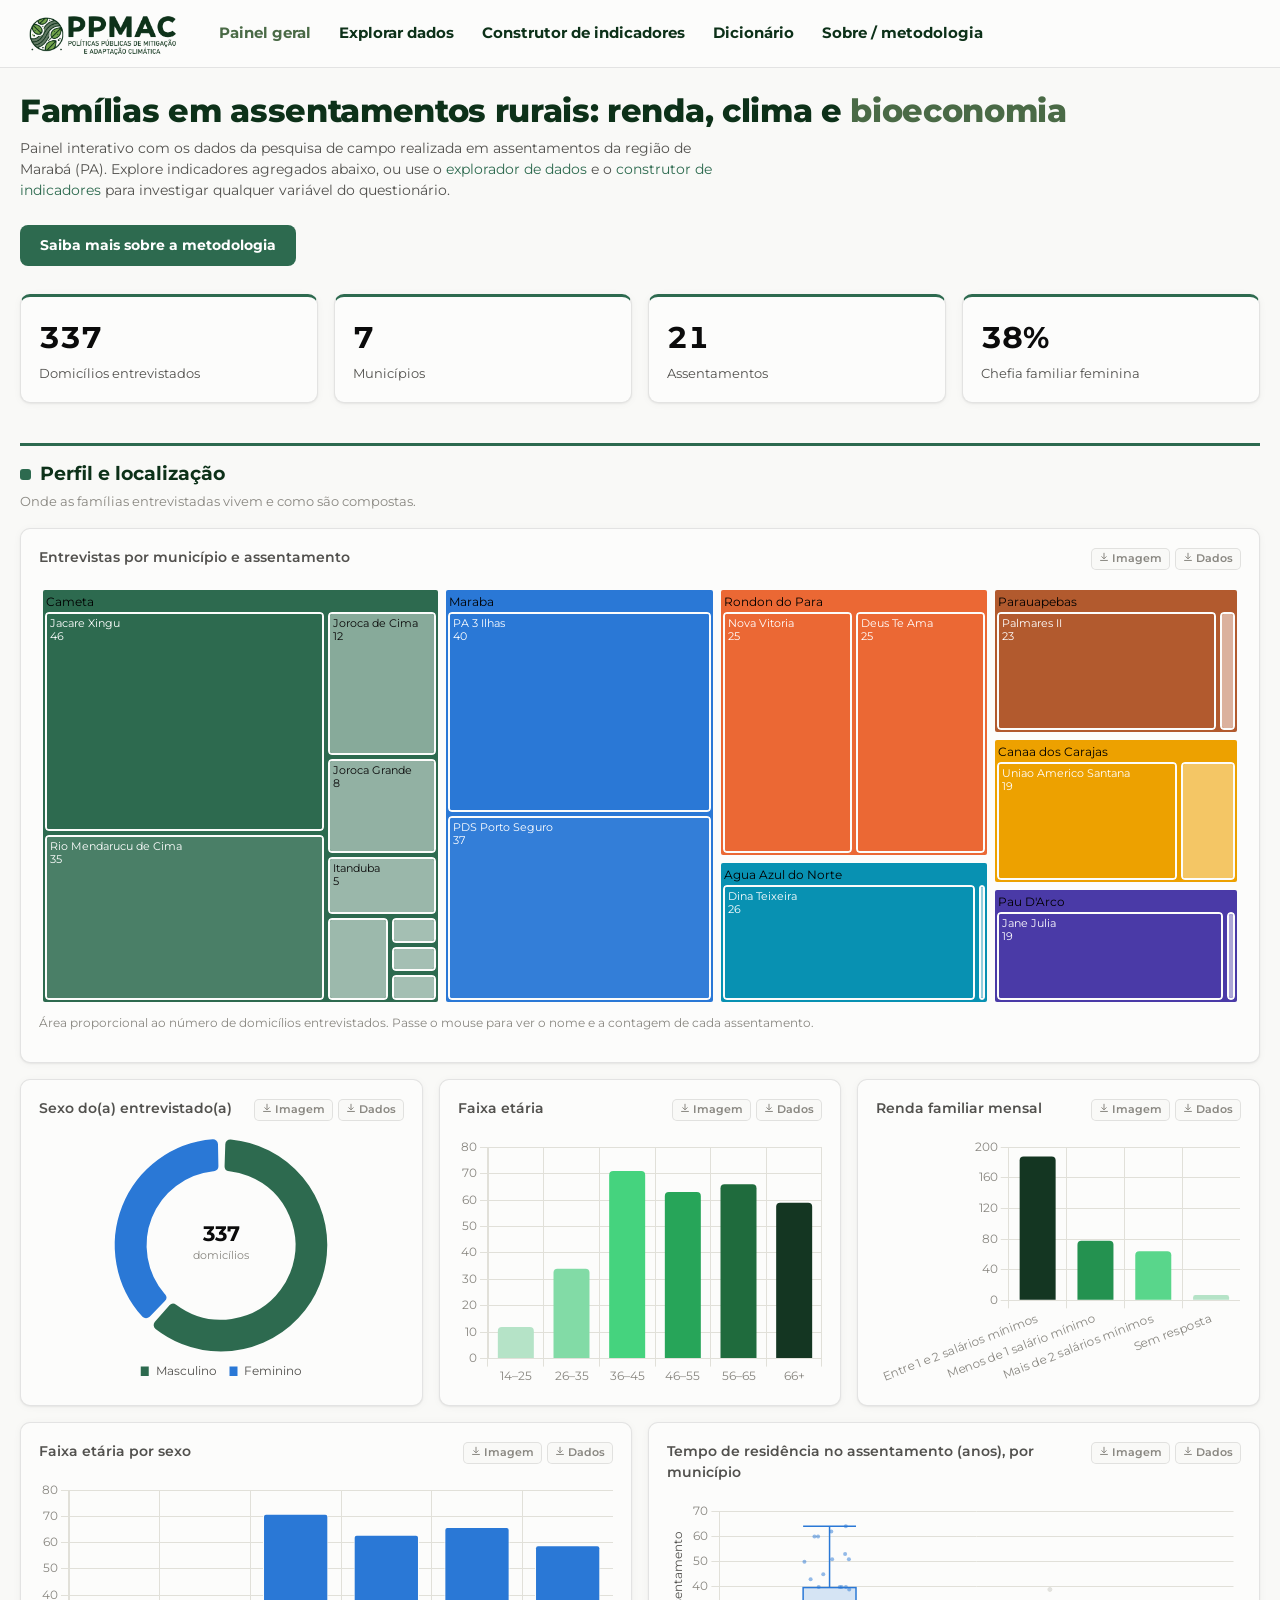
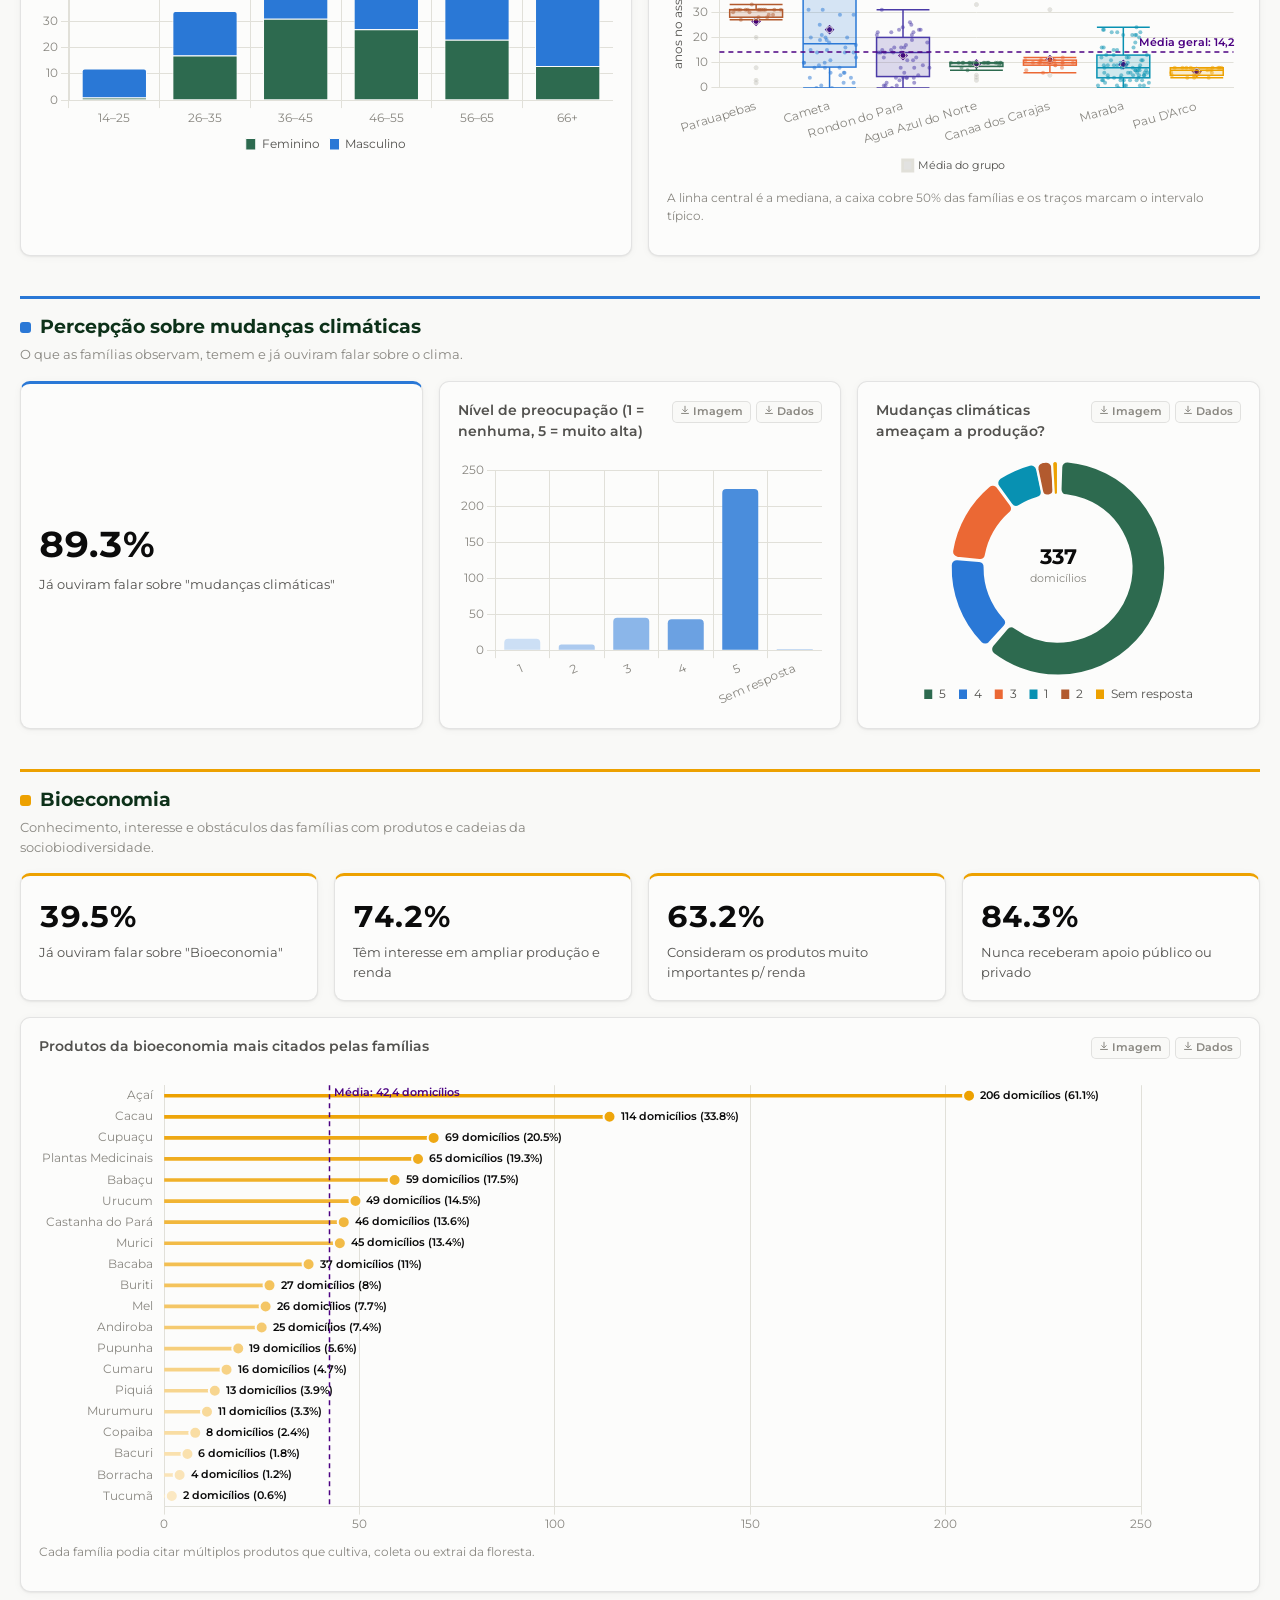
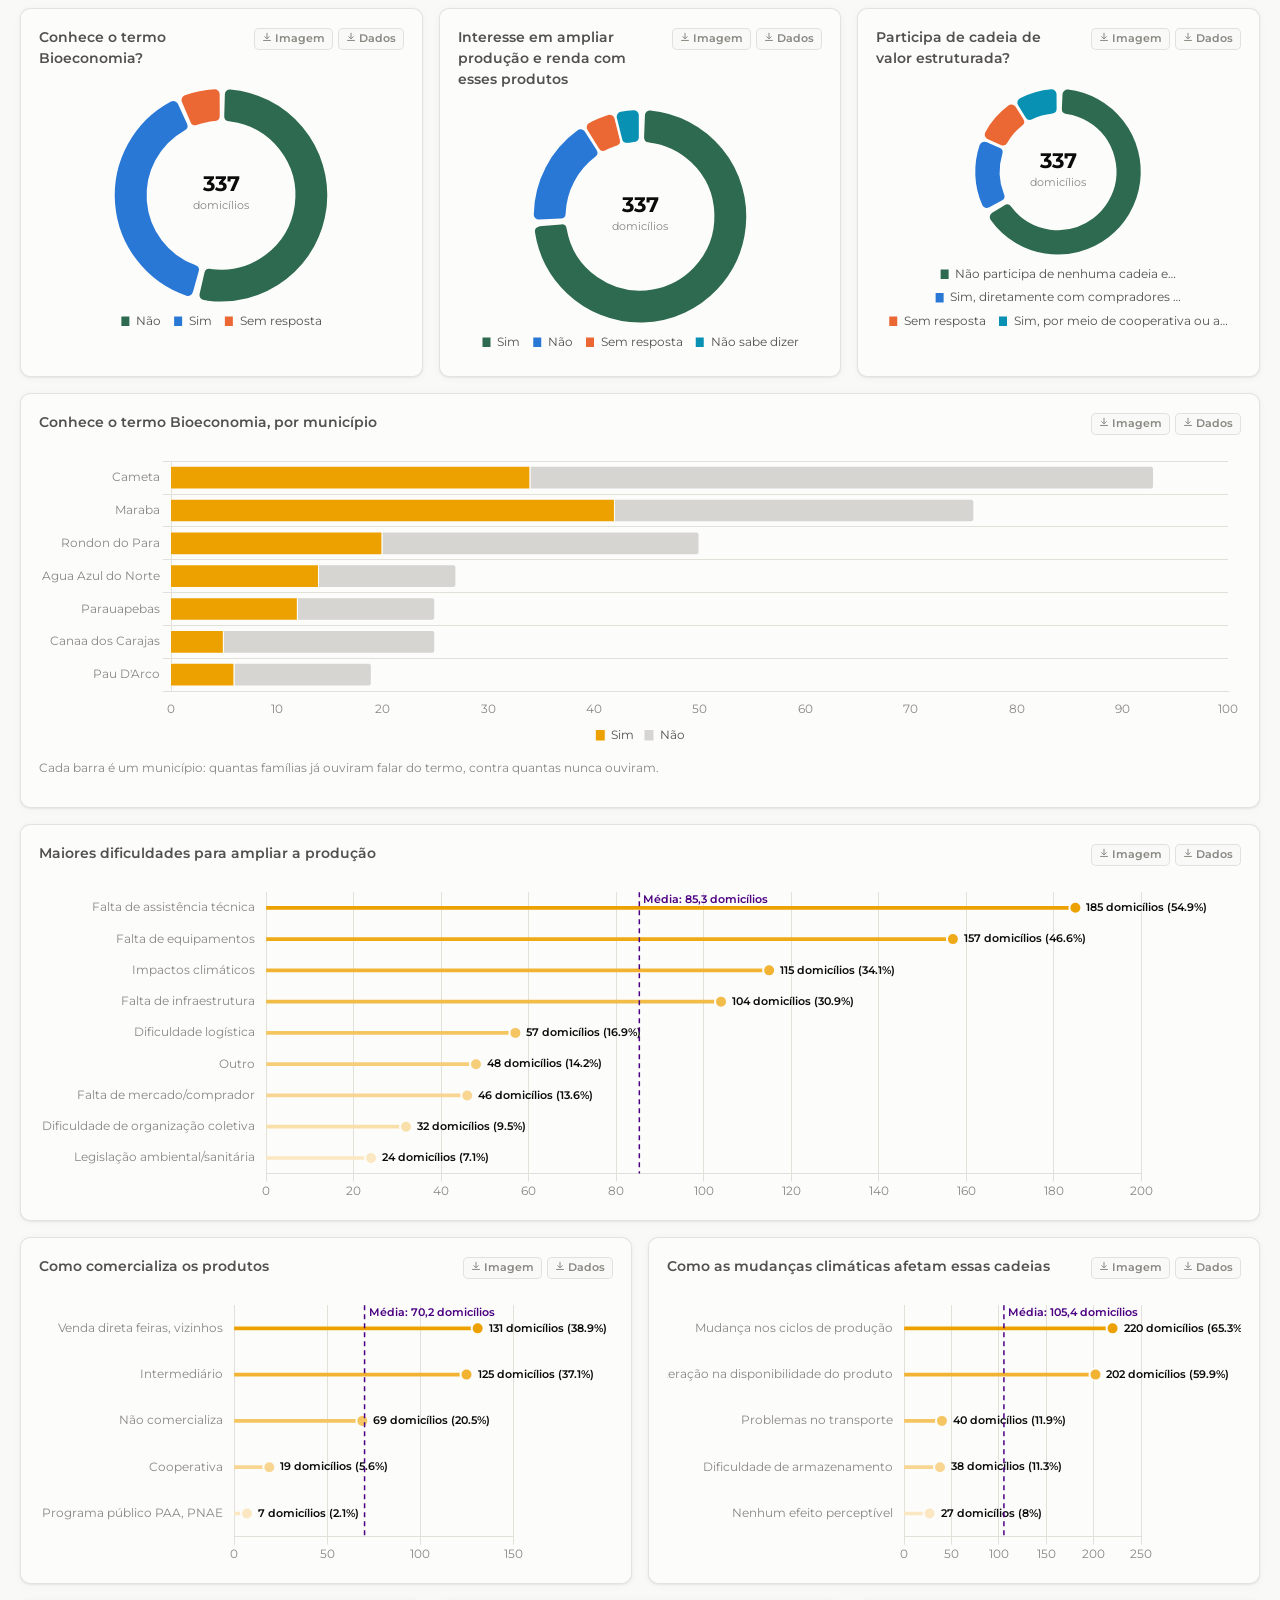
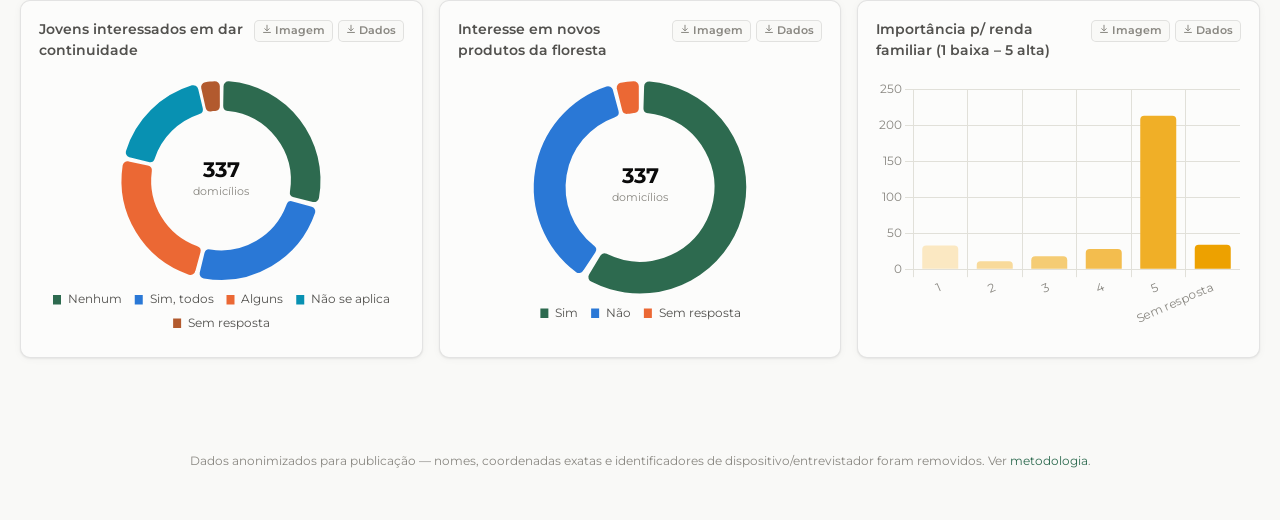
==== site/index.html @ f41b18b9 "Initial commit: painel PPMAC (site estático + pipeline de anonimização) Site de exploração de dados " ====
<!doctype html>
<html lang="pt-BR">
<head>
<meta charset="utf-8">
<meta name="viewport" content="width=device-width, initial-scale=1">
<title>Painel PPMAC — Pesquisa em Assentamentos</title>
<link rel="icon" type="image/png" href="img/favicon-32.png">
<link rel="preconnect" href="https://fonts.googleapis.com">
<link rel="preconnect" href="https://fonts.gstatic.com" crossorigin>
<link rel="stylesheet" href="https://fonts.googleapis.com/css2?family=Montserrat:wght@400;600;700;800&display=swap">
<link rel="stylesheet" href="css/style.css">
<script src="js/vendor/chart.umd.min.js"></script>
<script src="js/vendor/chartjs-chart-treemap.min.js"></script>
<script src="js/vendor/chartjs-chart-boxplot.umd.min.js"></script>
</head>
<body>

<div class="topbar">
  <a class="brand" href="index.html">
    <img class="logo-light" src="img/logo-color.png" alt="PPMAC — Políticas Públicas de Mitigação e Adaptação Climática">
    <img class="logo-dark" src="img/logo-white.png" alt="PPMAC — Políticas Públicas de Mitigação e Adaptação Climática">
  </a>
  <nav>
    <a href="index.html" class="active">Painel geral</a>
    <a href="explorar.html">Explorar dados</a>
    <a href="indicadores.html">Construtor de indicadores</a>
    <a href="dicionario.html">Dicionário</a>
    <a href="sobre.html">Sobre / metodologia</a>
  </nav>
</div>

<div class="wrap wide">
  <h1>Famílias em assentamentos rurais: renda, clima e <span class="accent">bioeconomia</span></h1>
  <p class="subtitle">Painel interativo com os dados da pesquisa de campo realizada em assentamentos da região de
  Marabá (PA). Explore indicadores agregados abaixo, ou use o <a href="explorar.html">explorador de dados</a> e o
  <a href="indicadores.html">construtor de indicadores</a> para investigar qualquer variável do questionário.</p>
  <a class="btn" href="sobre.html" style="margin-bottom:28px">Saiba mais sobre a metodologia</a>

  <div id="content" class="loading">Carregando dados…</div>
</div>

<footer>Dados anonimizados para publicação — nomes, coordenadas exatas e identificadores de dispositivo/entrevistador foram removidos. Ver <a href="sobre.html">metodologia</a>.</footer>

<script src="js/data.js"></script>
<script src="js/dashboard.js"></script>
</body>
</html>
---- site/css/style.css ----
/* ---------------------------------------------------------------------
   Design tokens (paleta validada - ver skill dataviz / references/palette.md)
--------------------------------------------------------------------- */
:root {
  color-scheme: light;
  --surface-1:      #fcfcfb;
  --page:           #f9f9f7;
  --text-primary:   #0b0b0b;
  --text-secondary: #52514e;
  --text-muted:     #898781;
  --gridline:       #e1e0d9;
  --baseline:       #c3c2b7;
  --border:         rgba(11,11,11,0.10);
  --success:        #006300;

  /* verde institucional da marca PPMAC (ppmac.com.br: --color-primary-dark) */
  --brand: #4a6a46;
  --brand-dark: #2d6a4f;
  --brand-deep: #0d3119;

  /* paleta tematica clima/bioeconomia - hues fixos, validados com o script
     dataviz/scripts/validate_palette.js (CVD Delta E, contraste, banda de luminosidade) */
  --series-1: #2d6a4f; /* verde da marca PPMAC (--brand-dark) */
  --series-2: #2a78d6; /* azul - agua / clima */
  --series-3: #eb6834; /* laranja - calor / seca */
  --series-4: #0891b2; /* ciano - gelo / friagem */
  --series-5: #b25a2e; /* terracota - solo / degradacao */
  --series-6: #eda100; /* dourado - energia / sol */
  --series-7: #4a3aa7; /* violeta - politica publica */
  --series-8: #e34948; /* vermelho - risco / critico */

  --seq-100: #ddeee4; --seq-150: #cbe9d7; --seq-200: #b5e3c7; --seq-250: #9ddeb7;
  --seq-300: #82dba6; --seq-350: #66d693; --seq-400: #45d37e; --seq-450: #2ac869;
  --seq-500: #27a559; --seq-550: #24874c; --seq-600: #1f6b3d; --seq-650: #1a4e2f;
  --seq-700: #143622;

  /* rampa ordinal/sequencial (verde) para barras ordenadas por posicao ou
     magnitude - da profundidade visual reforcando a ordem com a cor */
  --rank-1: #b5e3c7; --rank-2: #82dba6; --rank-3: #45d37e;
  --rank-4: #27a559; --rank-5: #1f6b3d; --rank-6: #143622;

  --good: #0ca30c; --warning: #fab219; --serious: #ec835a; --critical: #d03b3b;

  /* identidade de cor por agrupamento do painel geral - mesma paleta
     categorica acima, so' reaproveitada com nomes semanticos para marcar
     visualmente onde cada secao comeca (titulo, KPIs, rampas de magnitude) */
  --accent-perfil: var(--series-1); /* verde - marca PPMAC */
  --accent-clima:  var(--series-2); /* azul - agua/clima */
  --accent-bio:    var(--series-6); /* dourado - energia/sol/floresta */

  /* indigo de referencia/anotacao (linha de media, marcador) - hex fornecido
     pelo usuario, validado isoladamente (contraste >=3:1) com o script
     dataviz/scripts/validate_palette.js. Usado sozinho, nunca ao lado de
     outra cor categorica, entao a checagem de separacao CVD nao se aplica. */
  --accent-ref: #4b0082;

  /* cor dos titulos - verde bem escuro da marca no claro, texto normal no
     escuro (um verde quase preto ficaria ilegivel sobre fundo escuro) */
  --heading-color: var(--brand-deep);

  --radius: 10px;
  --radius-sm: 6px;
  --shadow: 0 1px 2px rgba(11,11,11,0.06), 0 1px 8px rgba(11,11,11,0.04);
  --font: 'Montserrat', system-ui, -apple-system, "Segoe UI", sans-serif;
}

@media (prefers-color-scheme: dark) {
  :root:where(:not([data-theme="light"])) {
    color-scheme: dark;
    --surface-1:      #1a1a19;
    --page:           #0d0d0d;
    --text-primary:   #ffffff;
    --text-secondary: #c3c2b7;
    --text-muted:     #898781;
    --gridline:       #2c2c2a;
    --baseline:       #383835;
    --border:         rgba(255,255,255,0.10);
    --success:        #0ca30c;

    --series-1: #189053; --series-2: #3987e5; --series-3: #d95926;
    --series-4: #0f97b0; --series-5: #a8462a; --series-6: #c98500;
    --series-7: #9085e9; --series-8: #e66767;

    --rank-1: #274f38; --rank-2: #2f6b48; --rank-3: #3a8f5c;
    --rank-4: #45b06f; --rank-5: #5ecb87; --rank-6: #8ee0ab;

    --accent-ref: #9085e9; /* mesma familia indigo, ja validada como --series-7 escuro */
    --heading-color: var(--text-primary);
  }
}
:root[data-theme="dark"] {
  color-scheme: dark;
  --surface-1:      #1a1a19;
  --page:           #0d0d0d;
  --text-primary:   #ffffff;
  --text-secondary: #c3c2b7;
  --text-muted:     #898781;
  --gridline:       #2c2c2a;
  --baseline:       #383835;
  --border:         rgba(255,255,255,0.10);
  --success:        #0ca30c;

  --series-1: #189053; --series-2: #3987e5; --series-3: #d95926;
  --series-4: #0f97b0; --series-5: #a8462a; --series-6: #c98500;
  --series-7: #9085e9; --series-8: #e66767;

  --rank-1: #274f38; --rank-2: #2f6b48; --rank-3: #3a8f5c;
  --rank-4: #45b06f; --rank-5: #5ecb87; --rank-6: #8ee0ab;

  --accent-ref: #9085e9;
  --heading-color: var(--text-primary);
}

* { box-sizing: border-box; }
html, body { margin: 0; padding: 0; }
body {
  background: var(--page);
  color: var(--text-primary);
  font-family: var(--font);
  font-size: 15px;
  line-height: 1.5;
}
a { color: var(--series-1); text-decoration: none; }
a:hover { text-decoration: underline; }

/* ---------------------------------------------------------------------
   Layout
--------------------------------------------------------------------- */
.topbar {
  position: sticky; top: 0; z-index: 20;
  background: var(--surface-1);
  border-bottom: 1px solid var(--border);
  display: flex; align-items: center; gap: 28px;
  padding: 0 24px; height: 68px;
}
.topbar .brand { display: flex; align-items: center; white-space: nowrap; }
.topbar .brand:hover { text-decoration: none; opacity: 0.85; }
.topbar .brand img { height: 42px; width: auto; display: block; }
.topbar .brand .logo-dark { display: none; }
@media (prefers-color-scheme: dark) {
  :root:where(:not([data-theme="light"])) .topbar .brand .logo-light { display: none; }
  :root:where(:not([data-theme="light"])) .topbar .brand .logo-dark { display: block; }
}
:root[data-theme="dark"] .topbar .brand .logo-light { display: none; }
:root[data-theme="dark"] .topbar .brand .logo-dark { display: block; }
.topbar nav { display: flex; gap: 4px; flex: 1; overflow-x: auto; }
.topbar nav a {
  color: var(--brand-deep); padding: 8px 12px; border-radius: var(--radius-sm);
  font-size: 14.5px; font-weight: 700; white-space: nowrap;
}
.topbar nav a:hover { color: var(--brand); text-decoration: none; }
.topbar nav a.active { color: var(--brand); }

@media (prefers-color-scheme: dark) {
  :root:where(:not([data-theme="light"])) .topbar nav a { color: var(--text-primary); }
  :root:where(:not([data-theme="light"])) .topbar nav a.active,
  :root:where(:not([data-theme="light"])) .topbar nav a:hover { color: var(--series-1); }
}
:root[data-theme="dark"] .topbar nav a { color: var(--text-primary); }
:root[data-theme="dark"] .topbar nav a.active,
:root[data-theme="dark"] .topbar nav a:hover { color: var(--series-1); }

.wrap { max-width: 1280px; margin: 0 auto; padding: 24px 20px 64px; }
.wrap.wide { max-width: 1440px; }

h1 { font-size: 32px; font-weight: 800; line-height: 1.2; margin: 0 0 8px; color: var(--heading-color); letter-spacing: -0.01em; }
h2 { font-size: 19px; font-weight: 700; margin: 0 0 4px; color: var(--heading-color); }
h3 { font-size: 14px; margin: 0 0 10px; color: var(--text-secondary); font-weight: 600; }
h1 .accent { color: var(--brand); }
.subtitle { color: var(--text-secondary); margin: 0 0 24px; font-size: 14px; max-width: 720px; }
.section-subtitle { color: var(--text-muted); margin: 0 0 16px; font-size: 13px; max-width: 640px; }

.card {
  background: var(--surface-1);
  border: 1px solid var(--border);
  border-radius: var(--radius);
  box-shadow: var(--shadow);
  padding: 18px;
}
.grid { display: grid; gap: 16px; }
.grid.cols-2 { grid-template-columns: repeat(2, 1fr); }
.grid.cols-3 { grid-template-columns: repeat(3, 1fr); }
.grid.cols-4 { grid-template-columns: repeat(4, 1fr); }
@media (max-width: 900px) {
  .grid.cols-2, .grid.cols-3, .grid.cols-4 { grid-template-columns: 1fr 1fr; }
}
@media (max-width: 600px) {
  .grid.cols-2, .grid.cols-3, .grid.cols-4 { grid-template-columns: 1fr; }
}

/* KPI tiles */
.kpi { display: flex; flex-direction: column; gap: 4px; }
.kpi .value { font-size: 30px; font-weight: 700; font-variant-numeric: tabular-nums; }
.kpi .label { font-size: 13px; color: var(--text-secondary); }

/* chart container */
.chart-box { position: relative; height: 260px; }
.chart-box.tall { height: 340px; }
.chart-title-row { display: flex; align-items: baseline; justify-content: space-between; gap: 10px; margin-bottom: 8px; }
.chart-note { font-size: 12px; color: var(--text-muted); margin-top: 8px; }

.chart-toolbar { display: flex; gap: 5px; flex-shrink: 0; }
.chart-tool-btn {
  font-size: 10.5px; font-weight: 600; font-family: var(--font);
  color: var(--text-muted); background: var(--page);
  border: 1px solid var(--border); border-radius: 5px;
  padding: 3px 7px; cursor: pointer; line-height: 1.3;
  display: inline-flex; align-items: center; gap: 3px;
}
.chart-tool-btn:hover { color: var(--text-primary); border-color: var(--text-muted); }
.chart-tool-btn svg { width: 10px; height: 10px; flex-shrink: 0; }

/* seletor de tipo de grafico (construtor de indicadores) - so' mostra as
   opcoes validas pro tipo de dado escolhido */
.chart-type-row { display: flex; gap: 6px; flex-wrap: wrap; }
.chart-type-btn {
  font-size: 12.5px; font-weight: 600; font-family: var(--font);
  color: var(--text-secondary); background: var(--page);
  border: 1px solid var(--border); border-radius: 999px;
  padding: 6px 14px; cursor: pointer;
}
.chart-type-btn:hover { border-color: var(--brand); color: var(--text-primary); }
.chart-type-btn.active { background: var(--brand-dark); border-color: var(--brand-dark); color: #fff; }

/* ---------------------------------------------------------------------
   Forms / filters
--------------------------------------------------------------------- */
label { font-size: 12px; color: var(--text-secondary); display: block; margin-bottom: 4px; font-weight: 600; }
select, input[type="text"], input[type="search"] {
  width: 100%;
  background: var(--page);
  border: 1px solid var(--border);
  color: var(--text-primary);
  border-radius: var(--radius-sm);
  padding: 7px 9px;
  font-size: 13.5px;
  font-family: var(--font);
}
select:focus, input:focus { outline: 2px solid var(--series-1); outline-offset: 1px; }
.field { margin-bottom: 14px; }
.btn {
  display: inline-flex; align-items: center; gap: 6px;
  background: var(--brand-dark); color: #fff; border: none;
  border-radius: 8px; padding: 10px 20px;
  font-size: 14px; font-weight: 700; cursor: pointer; font-family: var(--font);
}
.btn:hover { filter: brightness(1.08); }
.btn.secondary { background: transparent; color: var(--text-primary); border: 1px solid var(--border); }
.btn.small { padding: 5px 10px; font-size: 12.5px; }
.pill {
  display: inline-flex; align-items: center; gap: 6px;
  background: var(--gridline); color: var(--text-primary);
  border-radius: 999px; padding: 3px 10px; font-size: 12px;
}
.pill button { border: none; background: none; color: var(--text-muted); cursor: pointer; font-size: 13px; line-height: 1; padding: 0; }

/* explorer layout */
.explorer-grid { display: grid; grid-template-columns: 260px 1fr; gap: 20px; align-items: start; }
@media (max-width: 900px) { .explorer-grid { grid-template-columns: 1fr; } }
.filters-panel { position: sticky; top: 88px; }
.filters-panel .field:last-child { margin-bottom: 0; }
.result-count { font-size: 13px; color: var(--text-secondary); margin: 0 0 12px; }

/* table */
.table-scroll { overflow-x: auto; border: 1px solid var(--border); border-radius: var(--radius); }
table { border-collapse: collapse; width: 100%; font-size: 13px; white-space: nowrap; }
thead th {
  position: sticky; top: 0; background: var(--surface-1);
  text-align: left; padding: 8px 12px; border-bottom: 1px solid var(--border);
  color: var(--text-secondary); font-weight: 600; cursor: pointer; user-select: none;
}
thead th:hover { color: var(--text-primary); }
tbody td { padding: 7px 12px; border-bottom: 1px solid var(--gridline); color: var(--text-primary); }
tbody tr { cursor: pointer; }
tbody tr:hover { background: var(--gridline); }
.sort-arrow { color: var(--text-muted); margin-left: 3px; font-size: 10px; }

.pagination { display: flex; align-items: center; gap: 10px; margin-top: 14px; font-size: 13px; color: var(--text-secondary); flex-wrap: wrap; }

/* dropdown menus (colunas / baixar) */
.dropdown-menu {
  position: absolute; z-index: 30; right: 0; margin-top: 6px;
  background: var(--surface-1); border: 1px solid var(--border); border-radius: var(--radius);
  box-shadow: var(--shadow); padding: 10px; display: none;
}
.dropdown-menu.open { display: block; }
.checkbox-list {
  max-height: 200px; overflow-y: auto; border: 1px solid var(--border);
  border-radius: var(--radius-sm); padding: 6px 8px; background: var(--page);
}
.checkbox-list label {
  display: flex; align-items: center; gap: 7px; font-weight: 400; font-size: 12.5px;
  color: var(--text-primary); padding: 3px 0; cursor: pointer;
}
.checkbox-list label input { margin: 0; flex-shrink: 0; }

/* detail modal */
.modal-backdrop {
  position: fixed; inset: 0; background: rgba(11,11,11,0.45); z-index: 100;
  display: flex; align-items: flex-start; justify-content: center; padding: 40px 20px; overflow-y: auto;
}
.modal-panel {
  background: var(--surface-1); border-radius: var(--radius); box-shadow: var(--shadow);
  max-width: 720px; width: 100%; padding: 22px 24px 26px; margin-bottom: 40px;
}
.modal-close {
  float: right; background: none; border: none; color: var(--text-muted);
  font-size: 20px; cursor: pointer; line-height: 1; padding: 4px;
}
.detail-section { margin-top: 18px; }
.detail-section h4 {
  font-size: 12px; text-transform: uppercase; letter-spacing: .02em; color: var(--text-muted);
  margin: 0 0 8px; font-weight: 700;
}
.detail-row {
  display: grid; grid-template-columns: 45% 1fr; gap: 10px; padding: 5px 0;
  border-bottom: 1px solid var(--gridline); font-size: 13px;
}
.detail-row .k { color: var(--text-secondary); }
.detail-row .v { color: var(--text-primary); font-weight: 500; }

.empty-state {
  text-align: center; padding: 50px 20px; color: var(--text-muted); font-size: 14px;
}

.search-row { position: relative; margin-bottom: 14px; }
.search-row input { padding-left: 32px; font-size: 14px; padding-top: 9px; padding-bottom: 9px; }
.search-row .icon { position: absolute; left: 10px; top: 50%; transform: translateY(-50%); color: var(--text-muted); font-size: 14px; pointer-events: none; }

/* section divider on dashboard - a barra colorida + o ponto antes do titulo
   marcam visualmente onde cada agrupamento (perfil/clima/bioeconomia) comeca */
.section-heading { margin: 40px 0 16px; padding-top: 14px; border-top: 3px solid var(--section-color, var(--border)); }
.section-heading:first-of-type { margin-top: 0; }
.section-heading h2 { display: flex; align-items: center; gap: 9px; }
.section-heading .section-dot { width: 11px; height: 11px; border-radius: 3px; background: var(--section-color, var(--text-muted)); flex-shrink: 0; }

.legend-row { display: flex; flex-wrap: wrap; gap: 10px 18px; margin-top: 10px; font-size: 12px; color: var(--text-secondary); }
.legend-row .swatch { display: inline-block; width: 10px; height: 10px; border-radius: 2px; margin-right: 5px; vertical-align: -1px; }

.loading { padding: 60px 20px; text-align: center; color: var(--text-muted); }

footer { text-align: center; color: var(--text-muted); font-size: 12px; padding: 30px 20px 50px; }

.badge {
  display: inline-block; font-size: 11px; font-weight: 700; letter-spacing: .02em;
  text-transform: uppercase; color: var(--text-muted); background: var(--gridline);
  border-radius: 4px; padding: 2px 6px; margin-left: 6px;
}

.two-col { display: grid; grid-template-columns: 1fr 1fr; gap: 20px; }
@media (max-width: 900px) { .two-col { grid-template-columns: 1fr; } }

.notice {
  background: color-mix(in srgb, var(--series-4) 12%, var(--surface-1));
  border: 1px solid color-mix(in srgb, var(--series-4) 35%, var(--border));
  border-radius: var(--radius);
  padding: 14px 16px;
  font-size: 13px;
  color: var(--text-secondary);
  margin-bottom: 24px;
}

/* ---------------------------------------------------------------------
   Dicionario de dados
--------------------------------------------------------------------- */
.dict-row { cursor: pointer; }
.dict-row td code {
  font-size: 12px; background: var(--gridline); color: var(--text-secondary);
  padding: 1px 6px; border-radius: 4px;
}
.dict-row .chev { display: inline-block; color: var(--text-muted); transition: transform .15s; margin-right: 6px; }
.dict-row.open .chev { transform: rotate(90deg); }
.dict-detail-row td { background: var(--page); padding: 14px 16px !important; cursor: default; }
.dict-detail-row:hover { background: var(--page); }

/* pisca uma vez quando a variavel chega via link de outra pagina
   (#id na URL), pra guiar o olho ate' a linha certa no meio de 663 */
@keyframes dict-highlight {
  0%, 100% { background: transparent; }
  25%, 75% { background: color-mix(in srgb, var(--brand) 18%, transparent); }
}
.dict-row.highlight { animation: dict-highlight 1.6s ease-in-out; }

.dict-link {
  font-size: 11px; color: var(--text-muted); border: 1px solid var(--border);
  border-radius: 999px; width: 15px; height: 15px; display: inline-flex;
  align-items: center; justify-content: center; margin-left: 5px; vertical-align: 1px;
}
.dict-link:hover { color: var(--brand); border-color: var(--brand); text-decoration: none; }
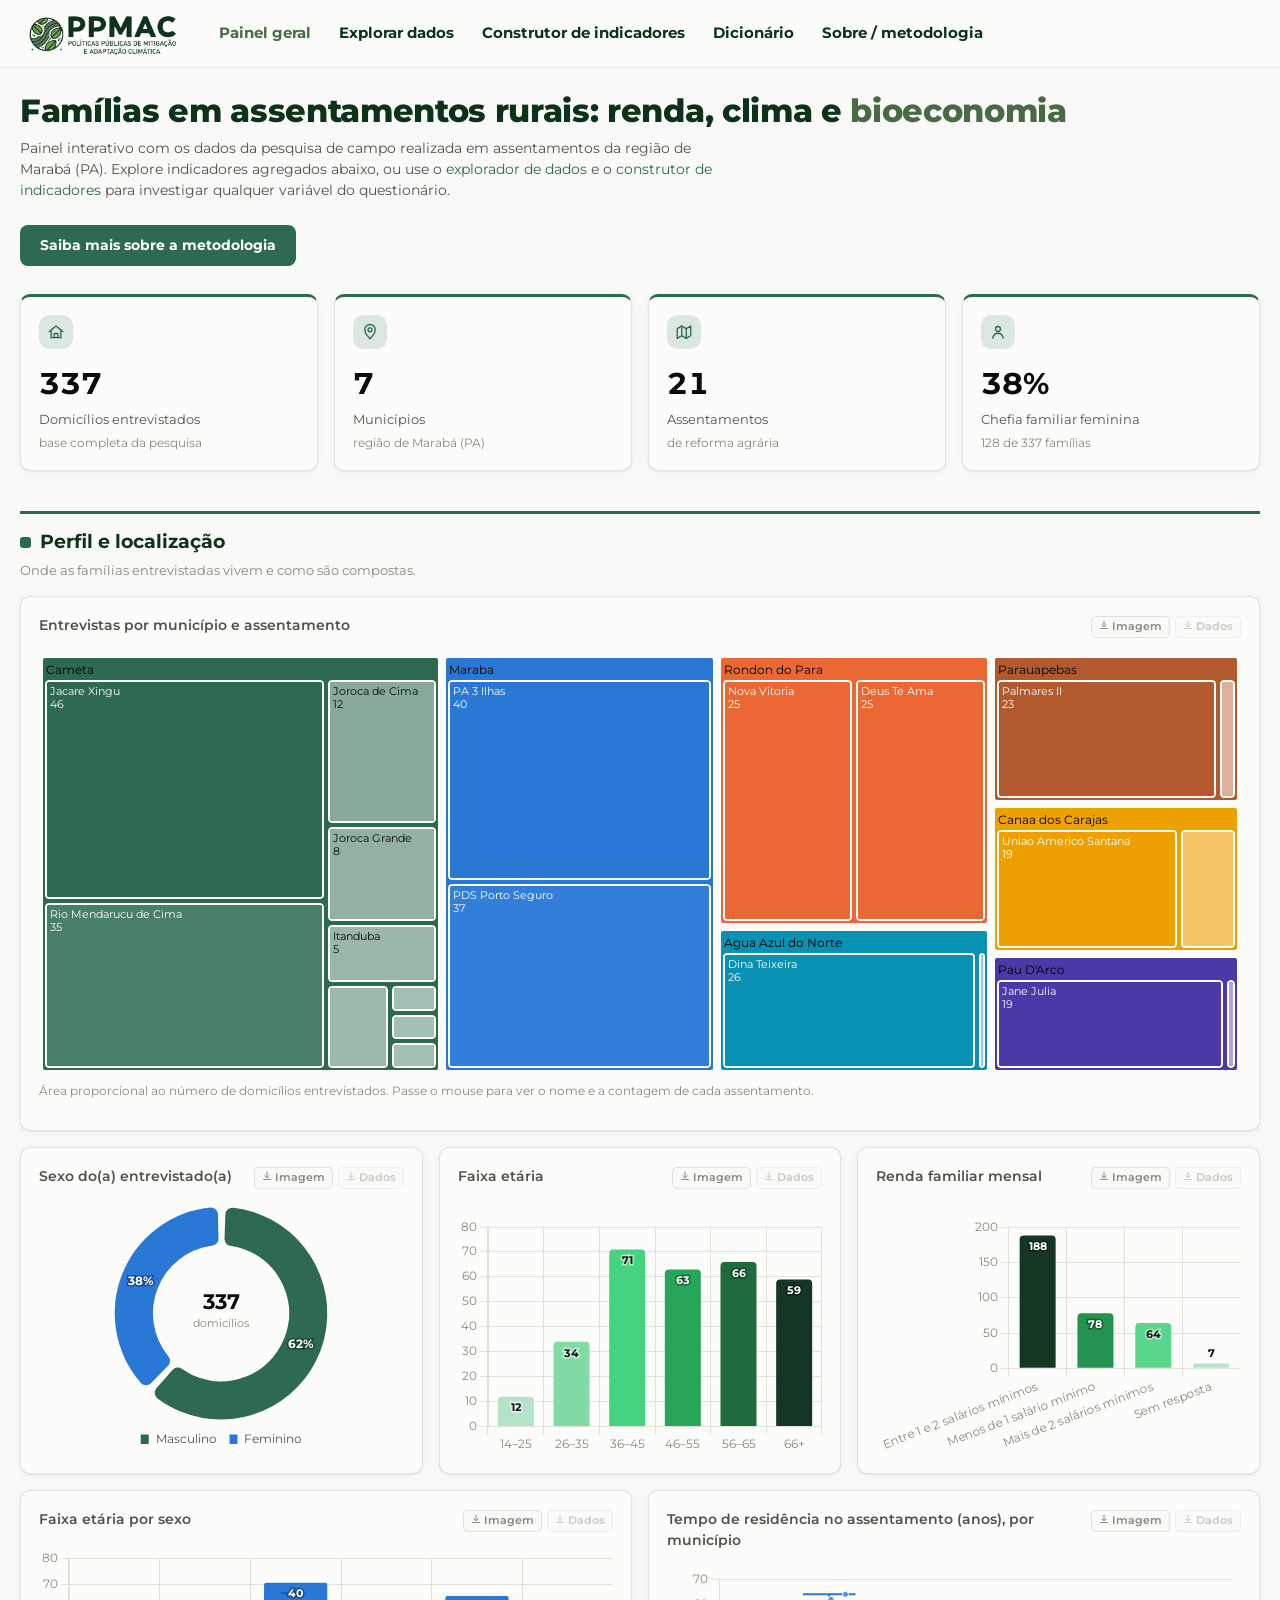
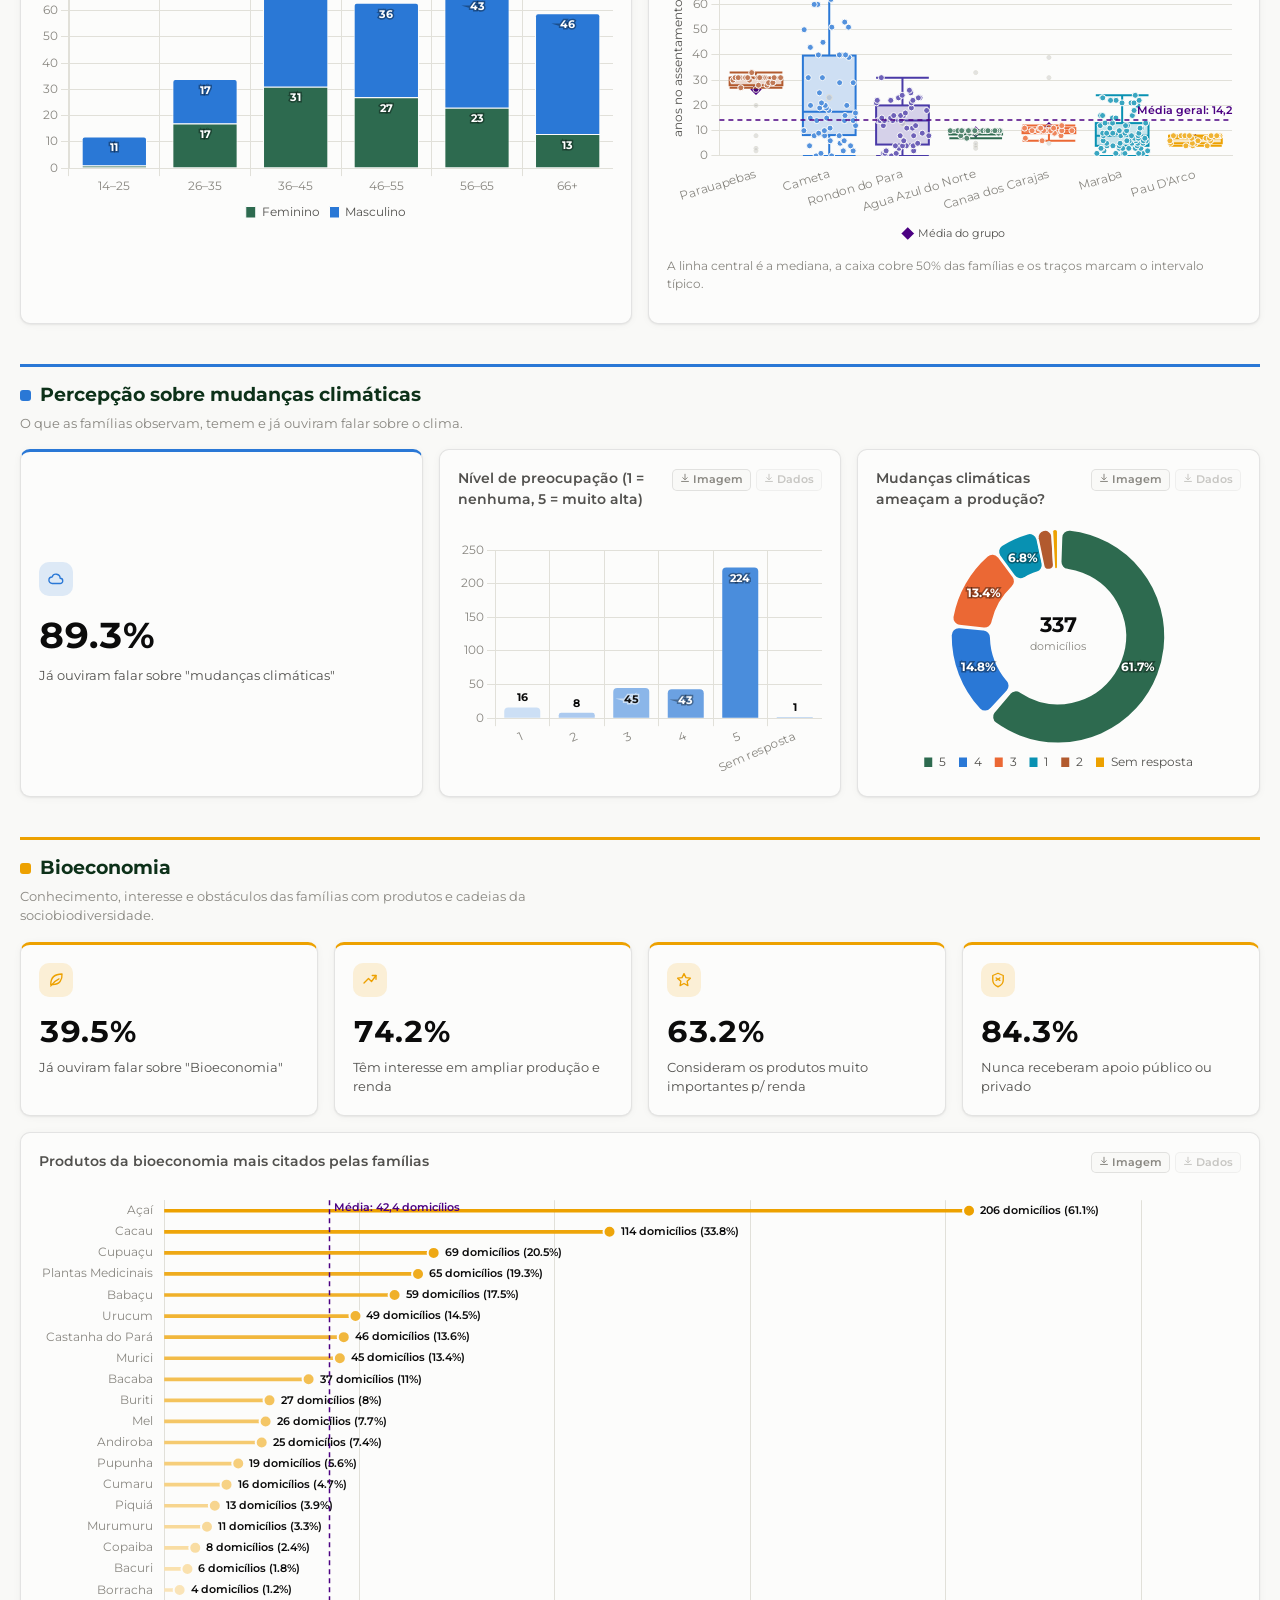
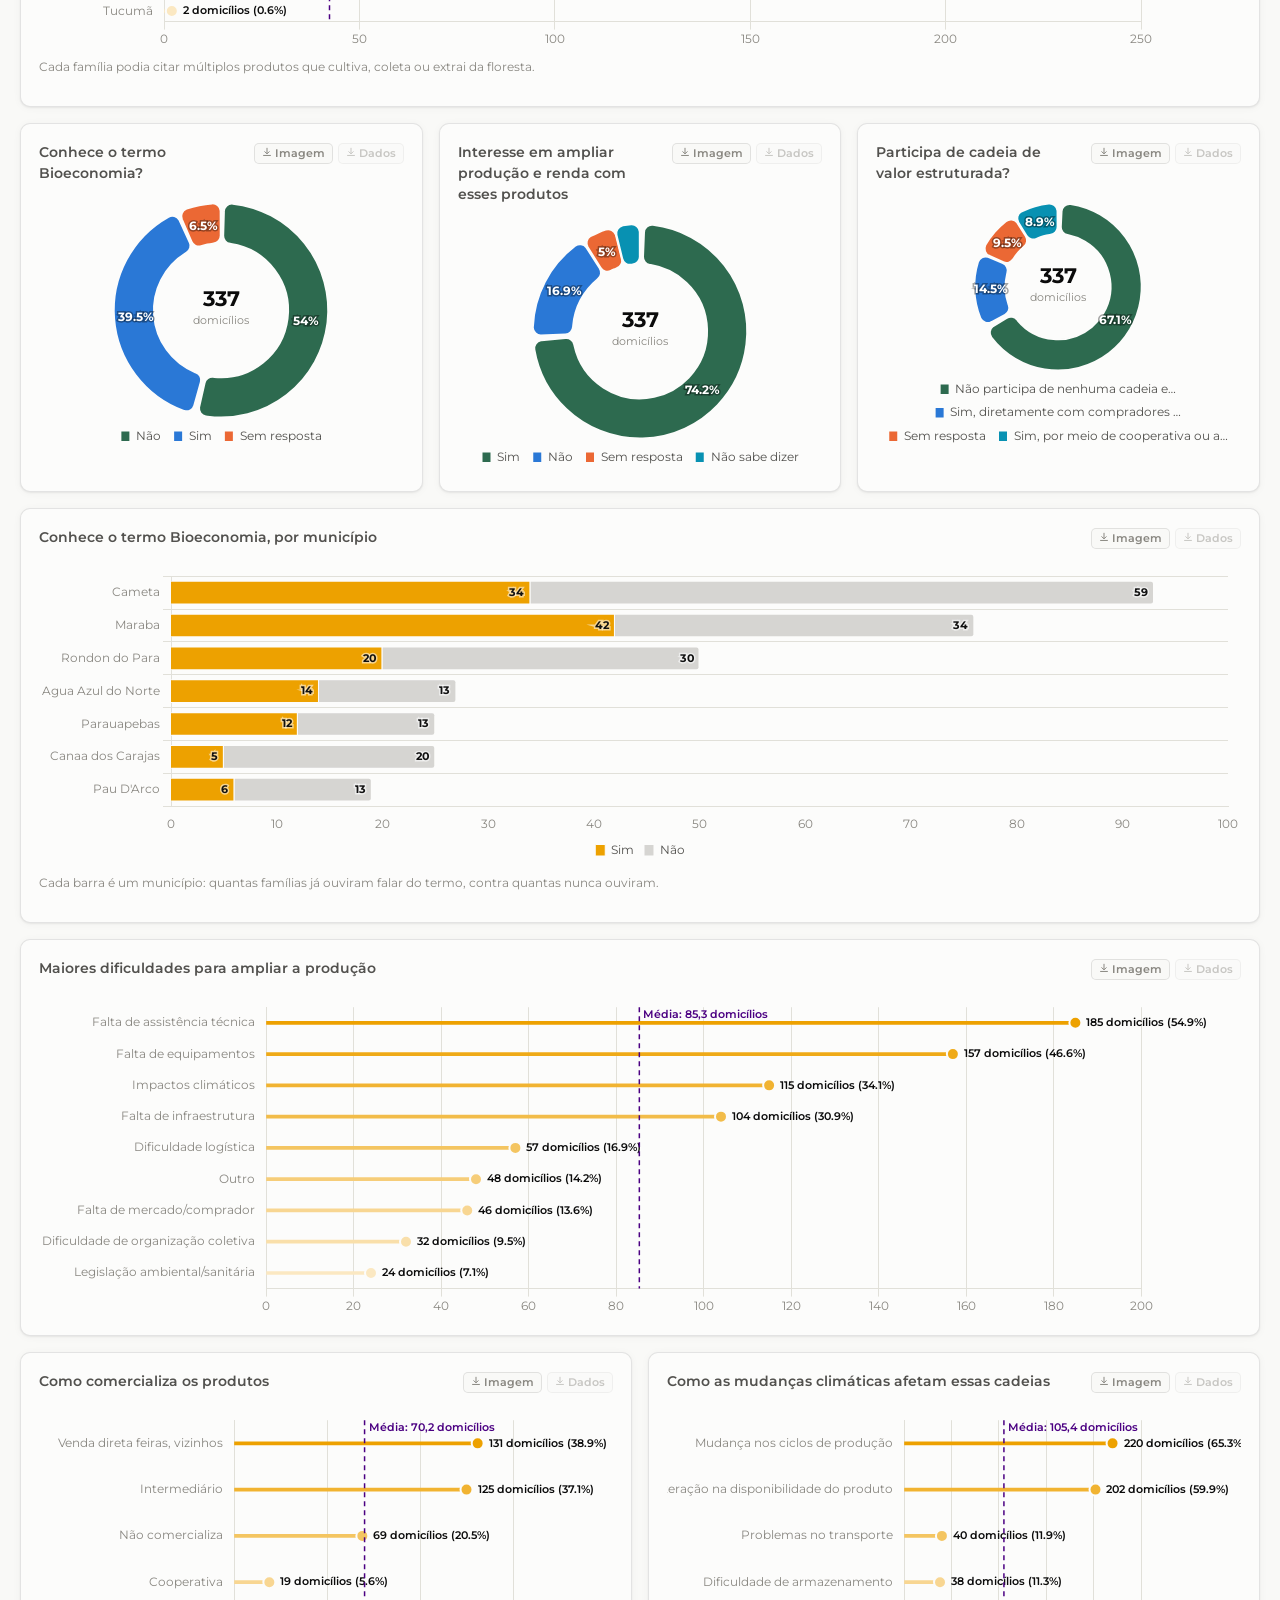
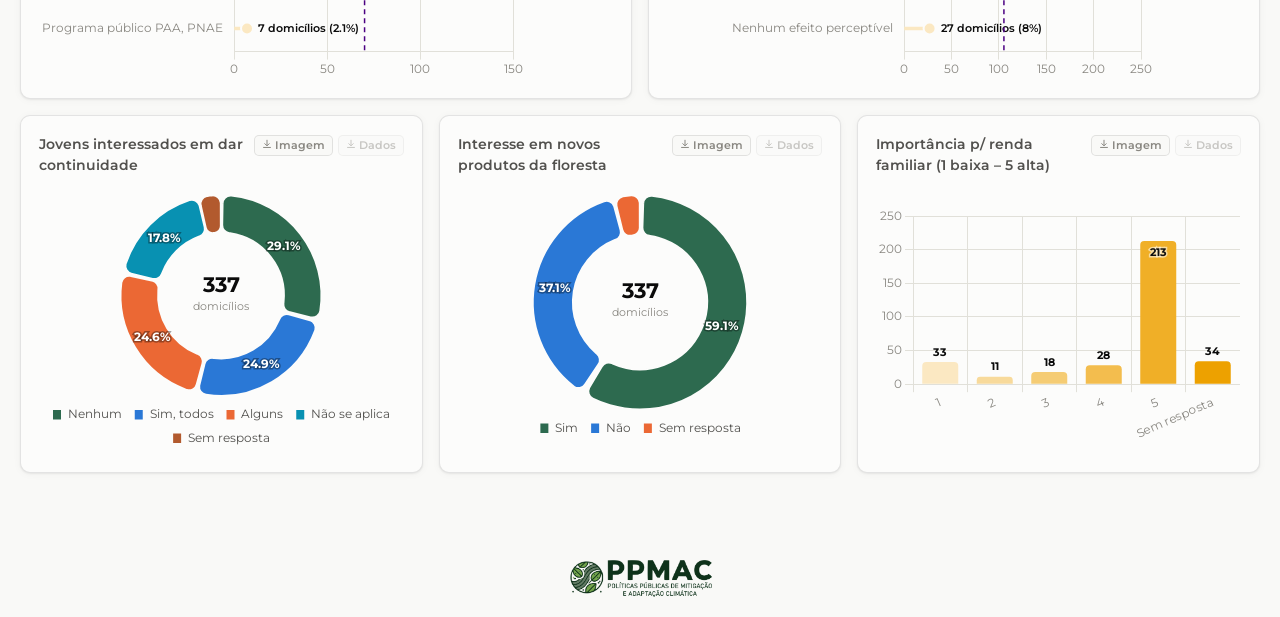
==== commit 0ee17daf: "add add" ====
--- a/site/index.html
+++ b/site/index.html
@@ -39,7 +39,14 @@
   <div id="content" class="loading">Carregando dados…</div>
 </div>
 
-<footer>Dados anonimizados para publicação — nomes, coordenadas exatas e identificadores de dispositivo/entrevistador foram removidos. Ver <a href="sobre.html">metodologia</a>.</footer>
+
+<footer style="display: flex; justify-content: center; align-items: center; padding: 20px;">
+  <img
+    src="img/logo-color.png"
+    alt="Logo do Observatório"
+    style="width: 150px; height: auto;"
+  >
+</footer>
 
 <script src="js/data.js"></script>
 <script src="js/dashboard.js"></script>
--- a/site/css/style.css
+++ b/site/css/style.css
@@ -189,9 +189,22 @@
 }
 
 /* KPI tiles */
-.kpi { display: flex; flex-direction: column; gap: 4px; }
+.kpi {
+  display: flex; flex-direction: column; gap: 4px;
+  border-top: 3px solid var(--kpi-color, var(--border));
+  transition: transform .15s ease, box-shadow .15s ease;
+}
+.kpi:hover { transform: translateY(-2px); box-shadow: 0 6px 18px rgba(11,11,11,0.08); }
+.kpi-icon {
+  width: 34px; height: 34px; border-radius: 10px; margin-bottom: 8px;
+  display: flex; align-items: center; justify-content: center;
+  background: color-mix(in srgb, var(--kpi-color, var(--text-muted)) 15%, transparent);
+  color: var(--kpi-color, var(--text-muted));
+}
+.kpi-icon svg { width: 18px; height: 18px; }
 .kpi .value { font-size: 30px; font-weight: 700; font-variant-numeric: tabular-nums; }
 .kpi .label { font-size: 13px; color: var(--text-secondary); }
+.kpi .kpi-context { font-size: 11.5px; color: var(--text-muted); margin-top: 1px; }
 
 /* chart container */
 .chart-box { position: relative; height: 260px; }
@@ -209,6 +222,8 @@
 }
 .chart-tool-btn:hover { color: var(--text-primary); border-color: var(--text-muted); }
 .chart-tool-btn svg { width: 10px; height: 10px; flex-shrink: 0; }
+.chart-tool-btn:disabled { opacity: .45; cursor: not-allowed; }
+.chart-tool-btn:disabled:hover { color: var(--text-muted); border-color: var(--border); }
 
 /* seletor de tipo de grafico (construtor de indicadores) - so' mostra as
    opcoes validas pro tipo de dado escolhido */
@@ -247,6 +262,7 @@
 .btn:hover { filter: brightness(1.08); }
 .btn.secondary { background: transparent; color: var(--text-primary); border: 1px solid var(--border); }
 .btn.small { padding: 5px 10px; font-size: 12.5px; }
+.btn:disabled { background: var(--gridline); color: var(--text-muted); cursor: not-allowed; filter: none; }
 .pill {
   display: inline-flex; align-items: center; gap: 6px;
   background: var(--gridline); color: var(--text-primary);
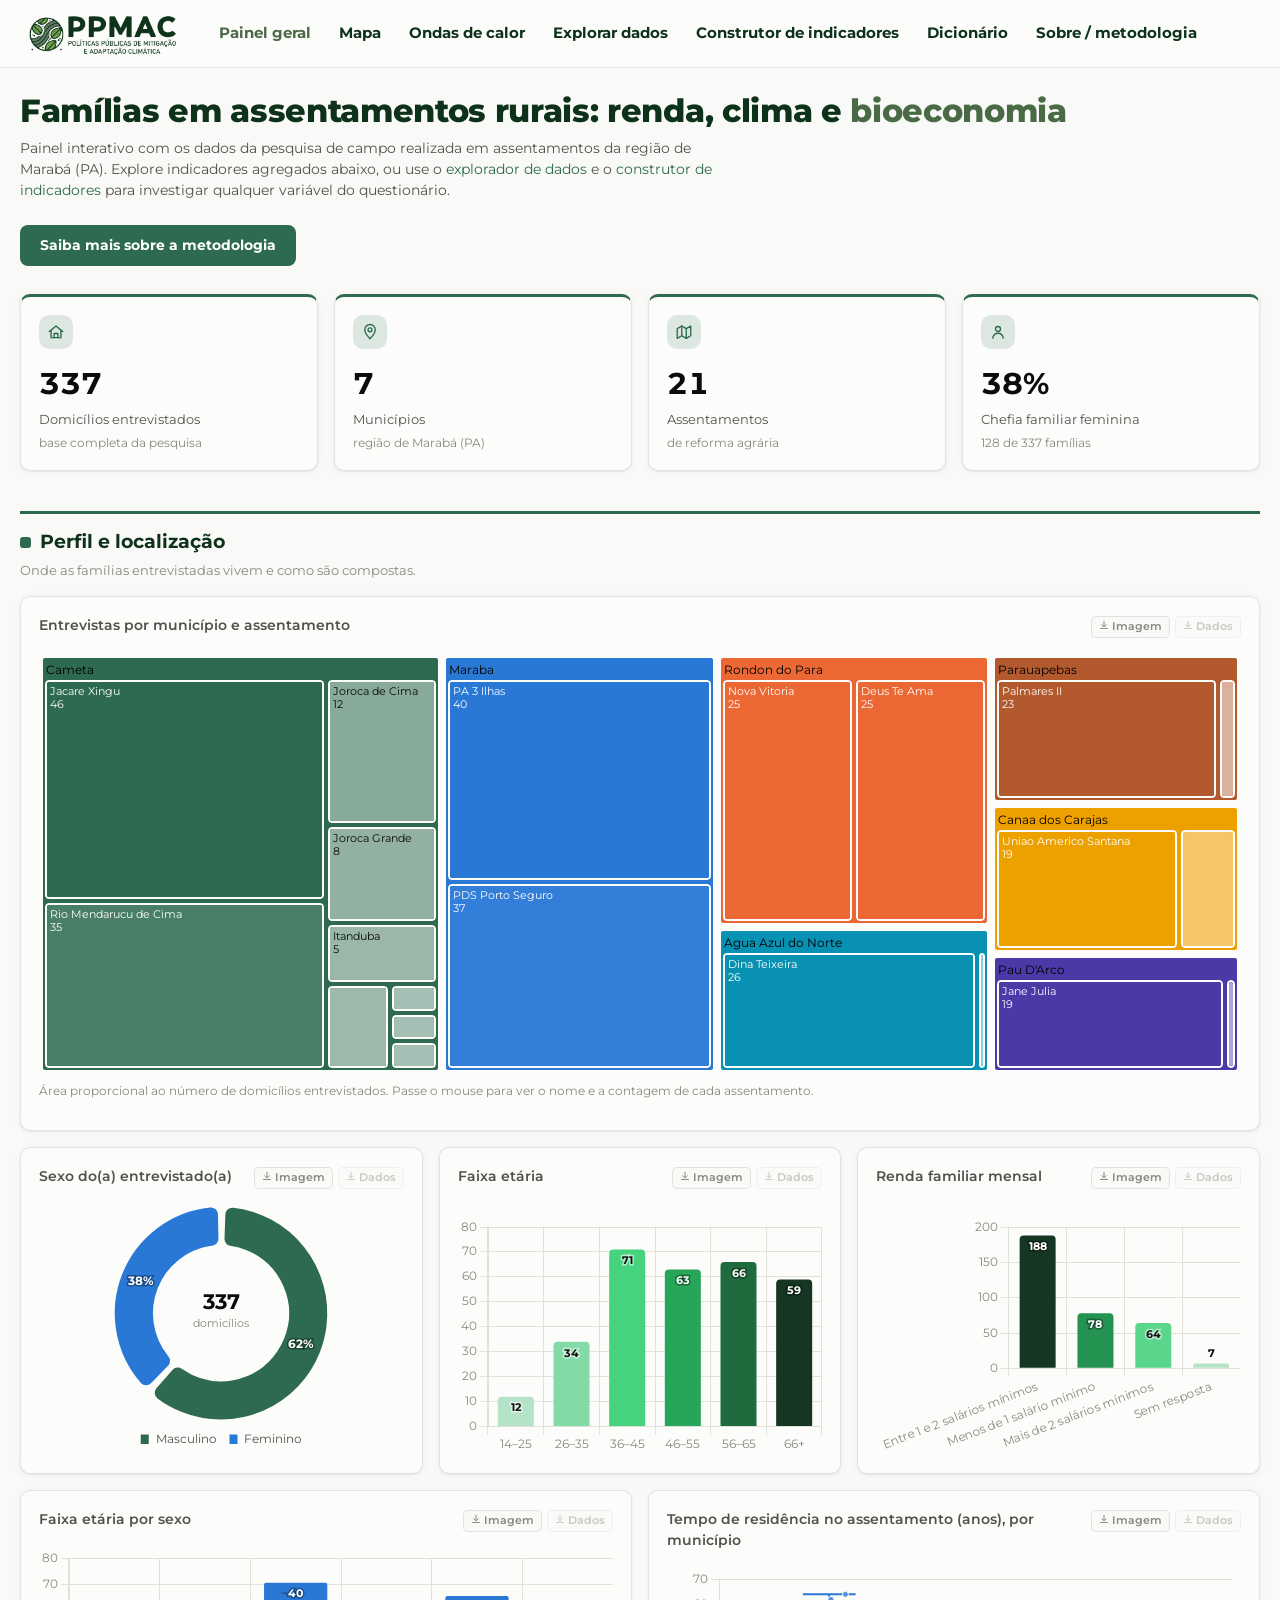
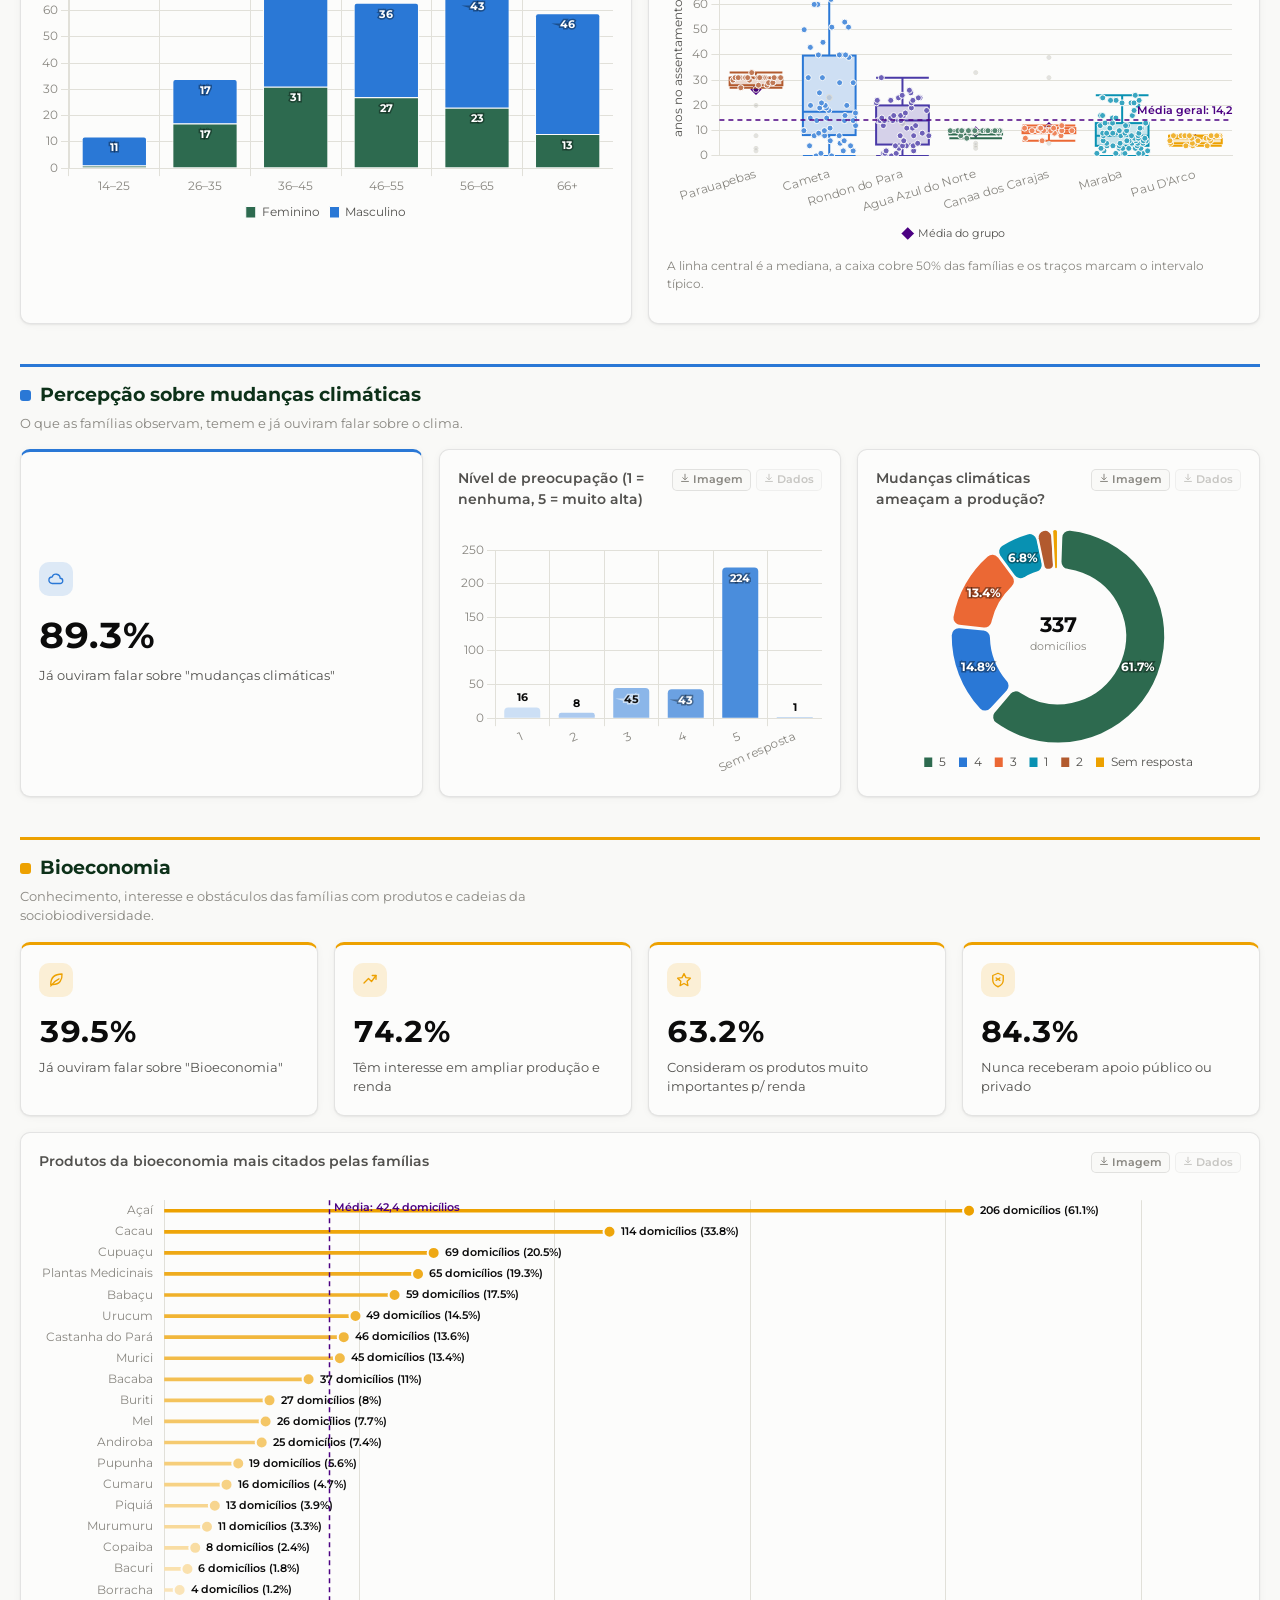
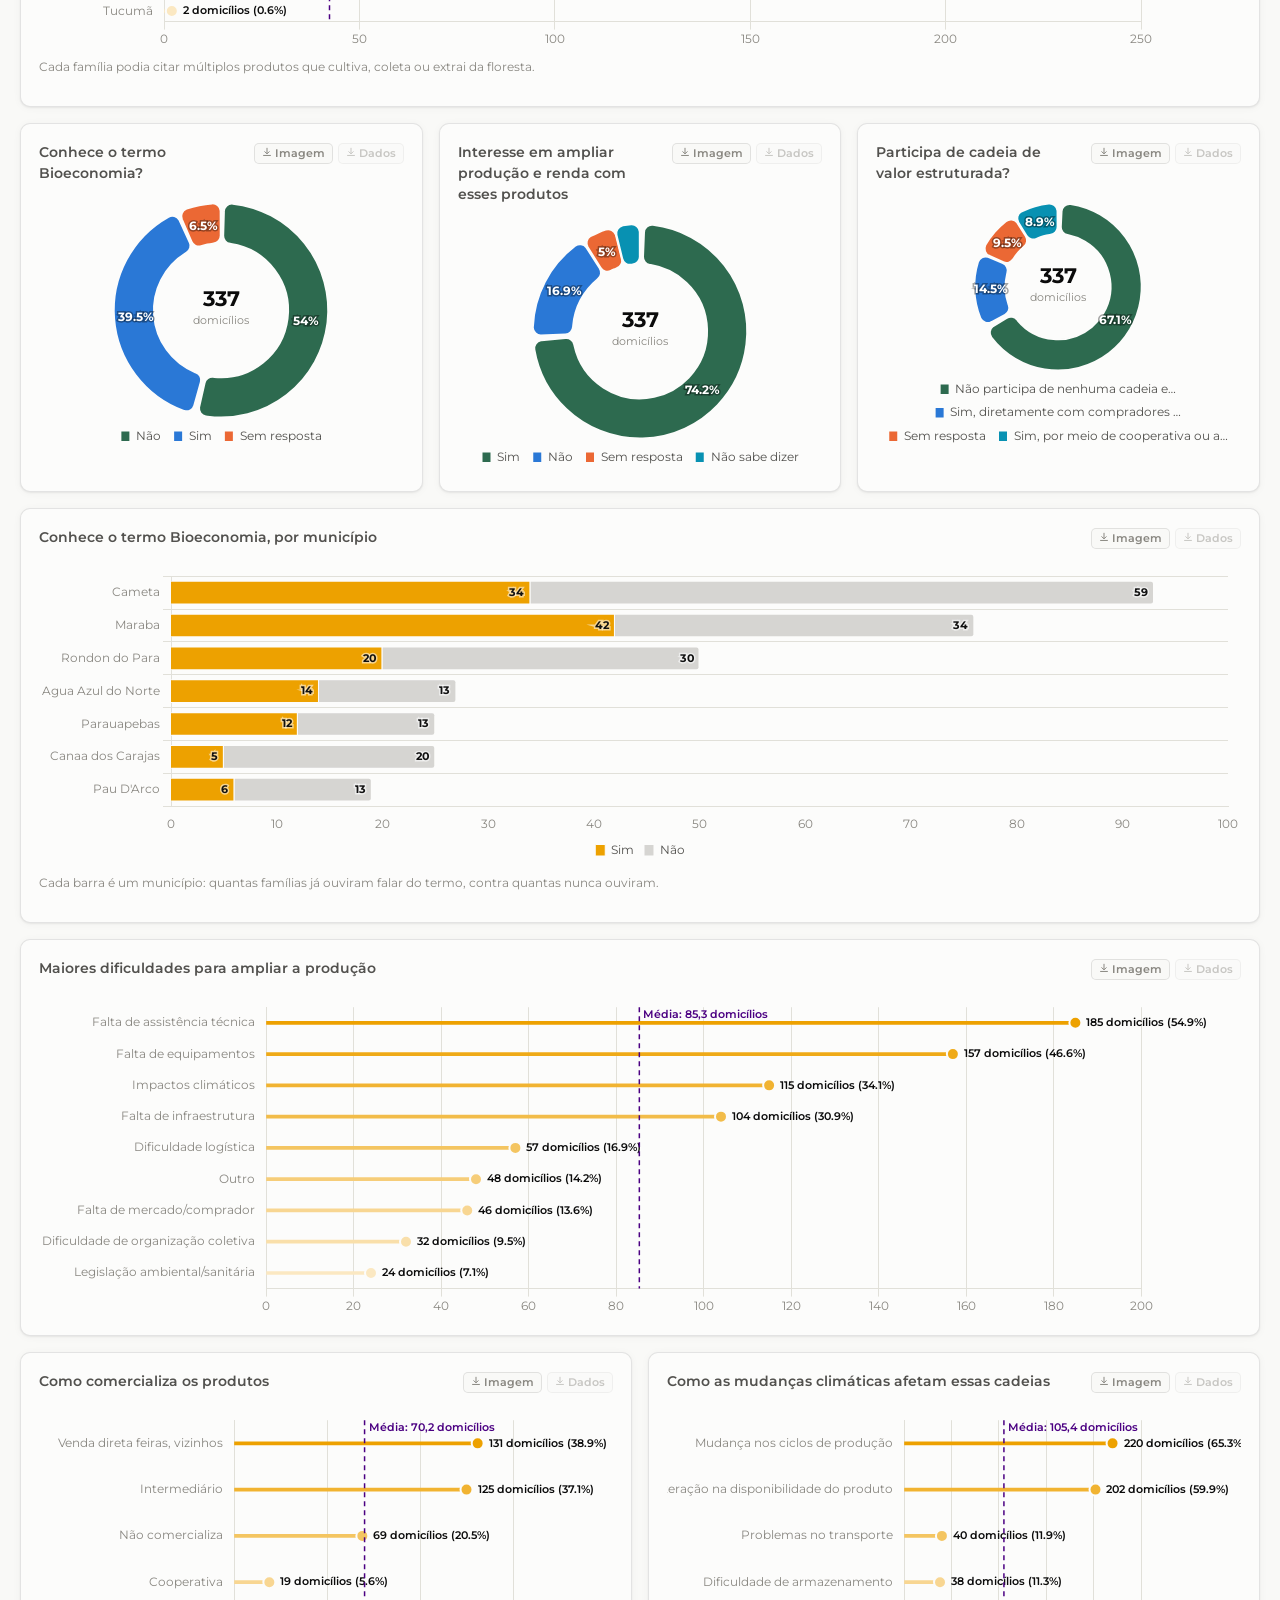
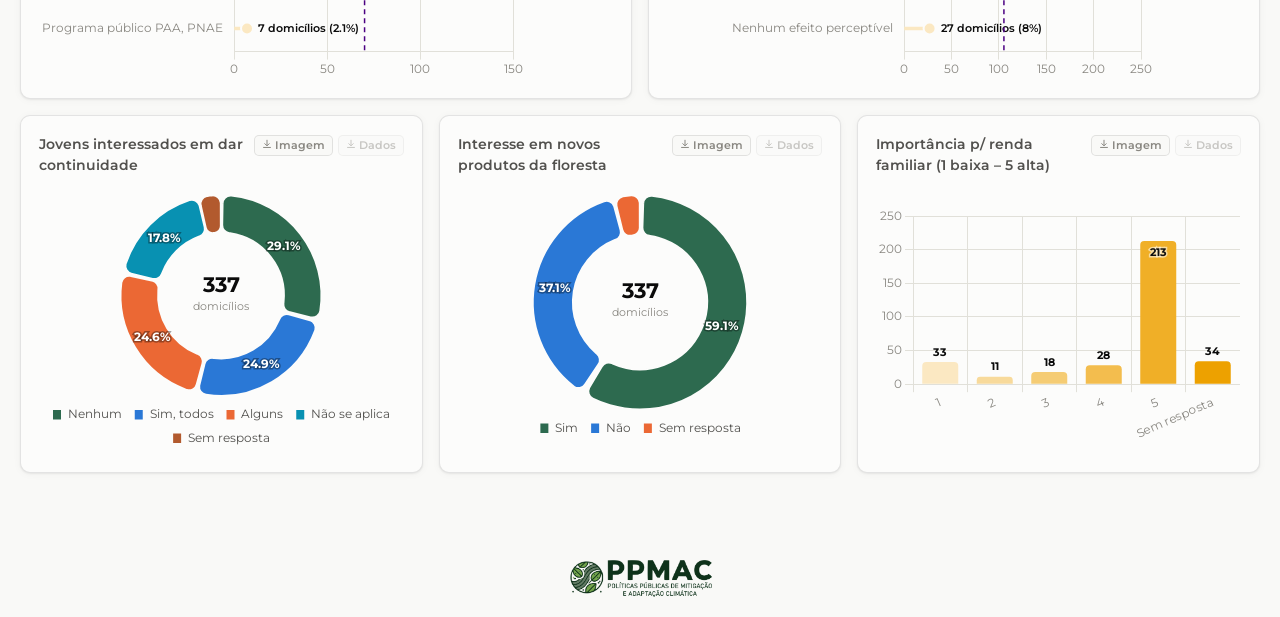
==== commit 6dd68470: "add" ====
--- a/site/index.html
+++ b/site/index.html
@@ -22,6 +22,8 @@
   </a>
   <nav>
     <a href="index.html" class="active">Painel geral</a>
+    <a href="mapa.html">Mapa</a>
+    <a href="ondas-calor.html">Ondas de calor</a>
     <a href="explorar.html">Explorar dados</a>
     <a href="indicadores.html">Construtor de indicadores</a>
     <a href="dicionario.html">Dicionário</a>
--- a/site/css/style.css
+++ b/site/css/style.css
@@ -403,3 +403,59 @@
   align-items: center; justify-content: center; margin-left: 5px; vertical-align: 1px;
 }
 .dict-link:hover { color: var(--brand); border-color: var(--brand); text-decoration: none; }
+
+/* ---------------------------------------------------------------------
+   Mapa dos municipios
+--------------------------------------------------------------------- */
+.map-grid { display: grid; grid-template-columns: 320px 1fr; gap: 20px; align-items: start; }
+@media (max-width: 900px) { .map-grid { grid-template-columns: 1fr; } }
+
+.muni-list { display: flex; flex-direction: column; gap: 6px; margin-top: 4px; }
+.muni-item {
+  display: flex; align-items: center; gap: 10px; width: 100%;
+  background: var(--page); border: 1px solid var(--border); border-radius: var(--radius-sm);
+  padding: 8px 10px; cursor: pointer; font-family: var(--font); text-align: left;
+}
+.muni-item:hover { border-color: var(--brand); }
+.muni-item.active { border-color: var(--brand-dark); background: color-mix(in srgb, var(--brand-dark) 10%, var(--page)); }
+.muni-item .swatch { width: 12px; height: 12px; border-radius: 3px; flex-shrink: 0; }
+.muni-item .name { flex: 1; font-size: 13px; font-weight: 600; color: var(--text-primary); }
+.muni-item .count { font-size: 12px; font-weight: 700; color: var(--text-secondary); font-variant-numeric: tabular-nums; }
+
+.map-box { position: relative; height: 620px; border-radius: var(--radius); overflow: hidden; border: 1px solid var(--border); }
+.map-box .leaflet-container { width: 100%; height: 100%; background: var(--page); font-family: var(--font); }
+@media (max-width: 900px) { .map-box { height: 440px; } }
+
+.map-legend {
+  position: absolute; left: 10px; bottom: 10px; z-index: 500;
+  background: color-mix(in srgb, var(--surface-1) 92%, transparent);
+  border: 1px solid var(--border); border-radius: var(--radius-sm);
+  padding: 8px 10px; font-size: 11.5px; color: var(--text-secondary);
+  box-shadow: var(--shadow);
+}
+.map-legend .ramp { display: flex; height: 8px; border-radius: 3px; overflow: hidden; margin: 5px 0 3px; width: 140px; }
+.map-legend .ramp span { flex: 1; }
+.map-legend .scale { display: flex; justify-content: space-between; width: 140px; }
+
+.muni-tooltip.leaflet-tooltip {
+  background: var(--surface-1); color: var(--text-primary); border: 1px solid var(--border);
+  border-radius: var(--radius-sm); box-shadow: var(--shadow); font-family: var(--font);
+  padding: 6px 10px; font-size: 12.5px;
+}
+.muni-tooltip.leaflet-tooltip::before { display: none; }
+.muni-tooltip strong { color: var(--heading-color); }
+
+.control-row { display: flex; align-items: center; gap: 10px; margin-bottom: 12px; flex-wrap: wrap; }
+.control-row label { margin: 0; white-space: nowrap; }
+.control-row select { width: auto; min-width: 220px; }
+.year-control { display: flex; align-items: center; gap: 10px; flex: 1; min-width: 220px; }
+.year-control input[type="range"] { flex: 1; accent-color: var(--brand-dark); }
+.year-control .year-value { font-weight: 700; font-size: 16px; color: var(--heading-color); min-width: 44px; text-align: center; font-variant-numeric: tabular-nums; }
+.year-control button { flex-shrink: 0; }
+
+.muni-detail { margin-top: 18px; }
+.muni-detail-empty { color: var(--text-muted); font-size: 13px; margin-top: 16px; }
+.muni-stat-row { display: flex; justify-content: space-between; gap: 10px; padding: 6px 0; border-bottom: 1px solid var(--gridline); font-size: 13px; }
+.muni-stat-row .k { color: var(--text-secondary); }
+.muni-stat-row .v { color: var(--text-primary); font-weight: 700; font-variant-numeric: tabular-nums; }
+.assent-pill-row { display: flex; flex-wrap: wrap; gap: 6px; margin-top: 8px; }
